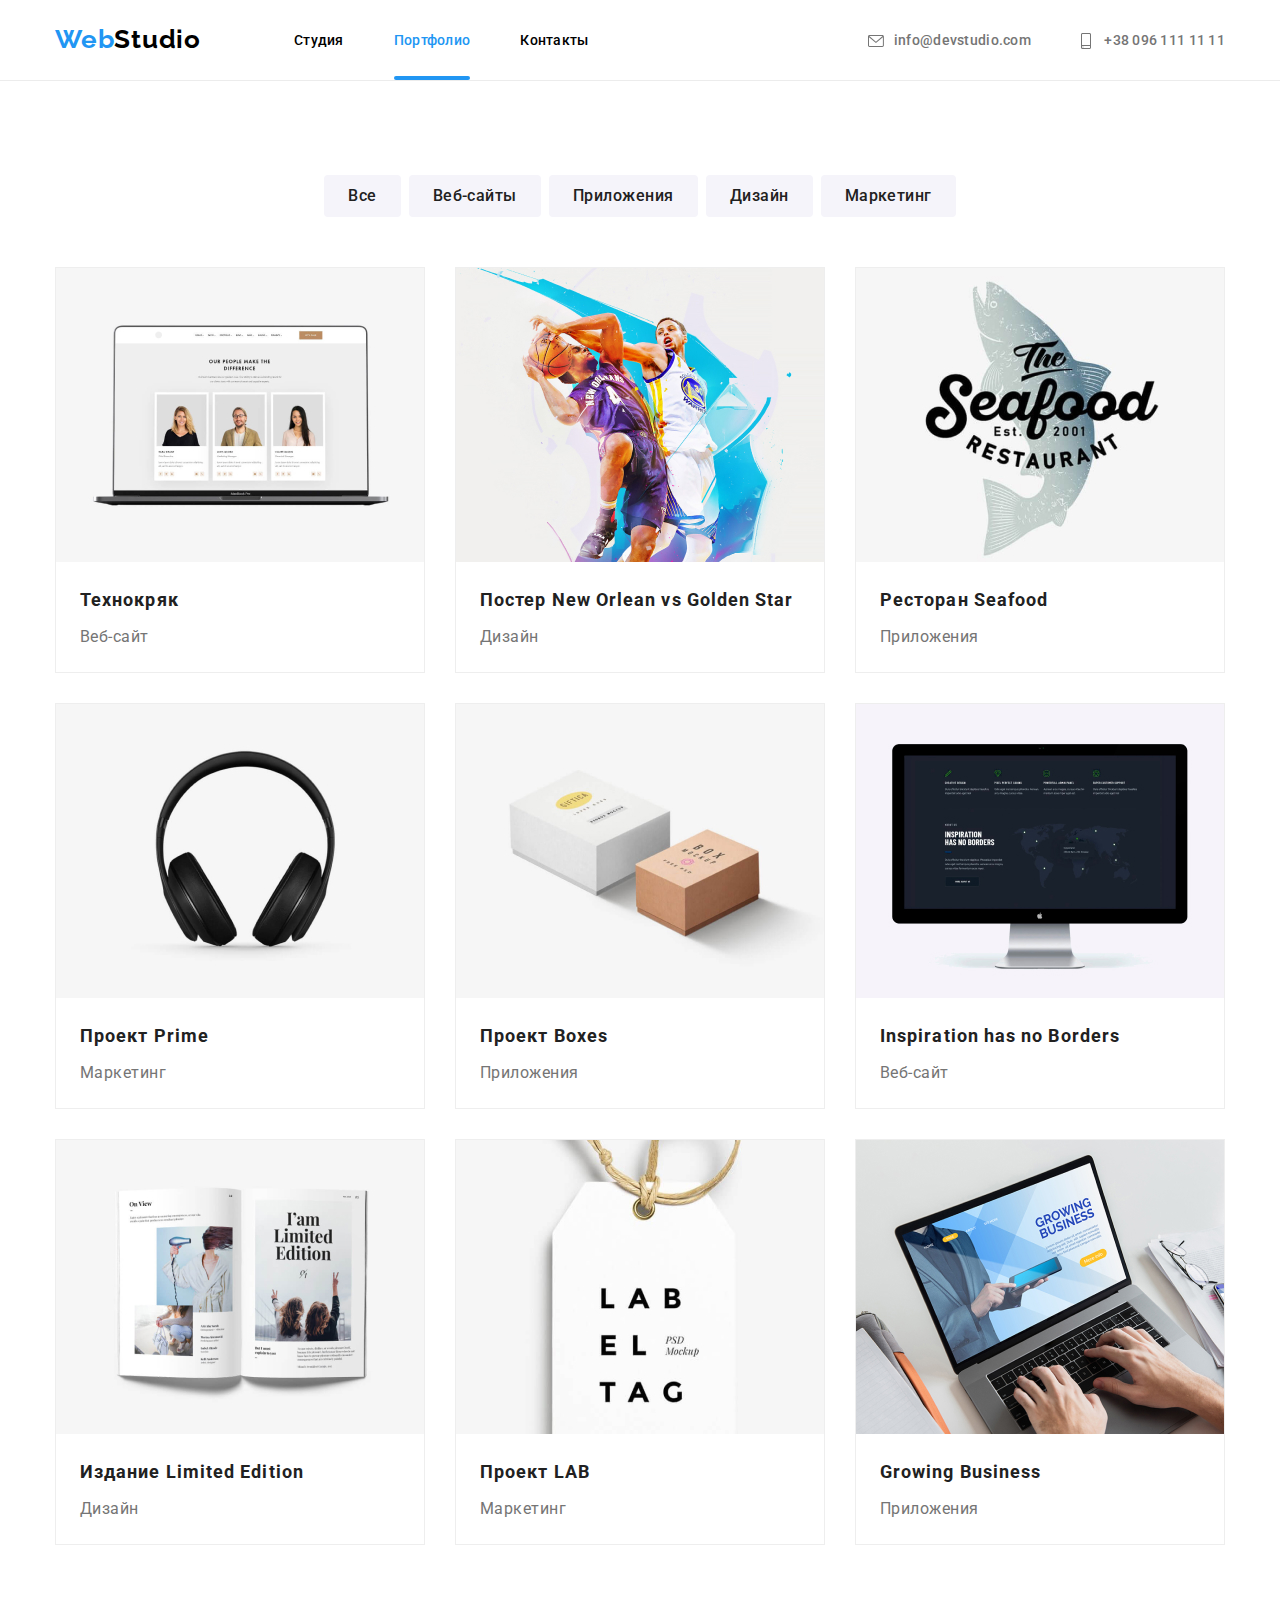
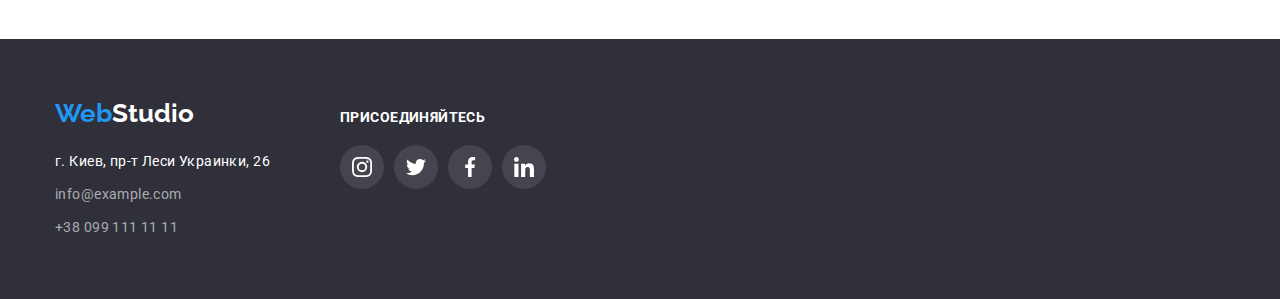
==== portfolio.html @ 840e03ea "commit hw 6" ====
<!DOCTYPE html>
<html lang="en">
<head>
    <meta charset="UTF-8">
    <meta name="viewport" content="width=device-width, initial-scale=1.0">
    <link rel="preconnect" href="https://fonts.gstatic.com">
    <link href="https://fonts.googleapis.com/css2?family=Raleway:wght@700&family=Roboto:wght@400;500;700;900&display=swap" rel="stylesheet" />
    <link rel="stylesheet" href="https://cdnjs.cloudflare.com/ajax/libs/modern-normalize/1.0.0/modern-normalize.min.css" />
    <link rel="stylesheet" href="./css/styles.css">
    <title>WebStudio</title>
</head>
<body>
    <header>
        <div class="container site-nav">
            <nav>
                <a class="upper-logo" href="/"><span class="web">Web</span>Studio</a>
                <ul class="main-nav">
                    <li class="item"><a href="./index.html" class="link">Студия</a></li>
                    <li class="item"><a href="./portfolio.html" class="link current">Портфолио</a></li>
                    <li class="item"><a href="" class="link">Контакты</a></li>
                </ul>
            </nav>
            <ul class="contacts">
                <li><a href="mailto:info@devstudio.com">
                        <svg class="link-icon icon-envelope">
                            <use href="./images/icons/symbol-defs.svg#icon-envelope"></use>
                        </svg>info@devstudio.com</a>
                </li>
                <li><a href="tel:+380961111111">
                        <svg class="link-icon icon-smartphone">
                            <use href="./images/icons/symbol-defs.svg#icon-smartphone"></use>
                        </svg>
                        +38 096 111 11 11</a>
                </li>
            </ul>
        </div>
    </header>
    <main>
        <section class="portfolio-main">
            <div class="container">
                <ul class="categories">
                    <li class="categories-nav"><button class="portfolio-nav" type="submit">Все</button></li>
                    <li class="categories-nav"><button class="portfolio-nav" type="submit">Веб-сайты</button></li>
                    <li class="categories-nav"><button class="portfolio-nav" type="submit">Приложения</button></li>
                    <li class="categories-nav"><button class="portfolio-nav" type="submit">Дизайн</button></li>
                    <li class="categories-nav"><button class="portfolio-nav" type="submit">Маркетинг</button></li>
                </ul>
                <ul class="our-work">
                    <li class="work">
                        <a href="">
                            <div class="img-card">
                                <img src="./images/imgport1.jpg" alt="Технокряк" width="370" height="294">
                                <div class="img-description">
                                    <p class="img-text">Технокряк это современная площадка распространения коронавируса. Компании используют эту платформу
                                        для цифрового шпионажа и атак на защищённые сервера конкурентов.</p>
                                </div>
                            </div>
                            <div class="description">
                                <h3>Технокряк</h3>
                                <p>Веб-сайт</p>
                            </div>
                        </a>
                    </li>
                    <li class="work">
                        <a href="">
                            <div class="img-card">
                                <img src="./images/imgport2.jpg" alt="Постер New Orlean vs Golden Star" width="370" height="294">
                                <div class="img-description">
                                    <p class="img-text">Технокряк это современная площадка распространения коронавируса. Компании используют эту
                                        платформу для цифрового шпионажа и атак на защищённые сервера конкурентов.</p>
                                </div>
                                </div>
                            <div class="description">
                                <h3>Постер New Orlean vs Golden Star</h3>
                                <p>Дизайн</p>
                            </div>
                        </a>
                    </li>
                    <li class="work">
                        <a href="">
                            <div class="img-card">
                                <img src="./images/imgport3.jpg" alt="Ресторан Seafood" width="370" height="294">
                                <div class="img-description">
                                    <p class="img-text">Технокряк это современная площадка распространения коронавируса. Компании используют эту
                                        платформу для цифрового шпионажа и атак на защищённые сервера конкурентов.</p>
                                </div>
                            </div>
                            <div class="description">
                                <h3>Ресторан Seafood</h3>
                                <p>Приложения</p>
                            </div>
                        </a>
                    </li>
                    <li class="work">
                        <a href="">
                            <div class="img-card">
                                <img src="./images/imgport4.jpg" alt="Проект Prime" width="370" height="294">
                                <div class="img-description">
                                    <p class="img-text">Технокряк это современная площадка распространения коронавируса. Компании используют эту
                                        платформу для цифрового шпионажа и атак на защищённые сервера конкурентов.</p>
                                </div>
                            </div>
                            <div class="description">
                                <h3>Проект Prime</h3>
                                <p>Маркетинг</p>
                            </div>
                        </a>
                    </li>
                    <li class="work">
                        <a href="">
                            <div class="img-card">
                                <img src="./images/imgport5.jpg" alt="Проект Boxes" width="370" height="294">
                                <div class="img-description">
                                    <p class="img-text">Технокряк это современная площадка распространения коронавируса. Компании используют эту
                                        платформу для цифрового шпионажа и атак на защищённые сервера конкурентов.</p>
                                </div>
                            </div>
                            <div class="description">
                                <h3>Проект Boxes</h3>
                                <p>Приложения</p>
                            </div>
                        </a>
                    </li>
                    <li class="work">
                        <a href="">
                            <div class="img-card">
                                <img src="./images/imgport6.jpg" alt="Inspiration has no Borders" width="370" height="294">
                                <div class="img-description">
                                    <p class="img-text">Технокряк это современная площадка распространения коронавируса. Компании используют эту
                                        платформу для цифрового шпионажа и атак на защищённые сервера конкурентов.</p>
                                </div>                            </div>
                            <div class="description">
                                <h3>Inspiration has no Borders</h3>
                                <p>Веб-сайт</p>
                            </div>
                        </a>
                    </li>
                    <li class="work">
                        <a href="">
                            <div class="img-card">
                                <img src="./images/imgport7.jpg" alt="Издание Limited Edition" width="370" height="294">
                                <div class="img-description">
                                    <p class="img-text">Технокряк это современная площадка распространения коронавируса. Компании используют эту платформу
                                    для цифрового шпионажа и атак на защищённые сервера конкурентов.</p>
                                </div>
                            </div>
                            <div class="description">
                                <h3>Издание Limited Edition</h3>
                                <p>Дизайн</p>
                            </div>
                        </a>
                    </li>
                    <li class="work">
                        <a href="">
                            <div class="img-card">
                                <img src="./images/imgport8.jpg" alt="Проект LAB" width="370" height="294">
                                <div class="img-description">
                                    <p class="img-text">Технокряк это современная площадка распространения коронавируса. Компании используют эту
                                        платформу для цифрового шпионажа и атак на защищённые сервера конкурентов.</p>
                                </div>                            
                            </div>
                            <div class="description">
                                <h3>Проект LAB</h3>
                                <p>Маркетинг</p>
                            </div>
                        </a>
                    </li>
                    <li class="work">
                        <a href="">
                            <div class="img-card">
                                <img src="./images/imgport9.jpg" alt="Growing Business" width="370" height="294">
                                <div class="img-description">
                                    <p class="img-text">Технокряк это современная площадка распространения коронавируса. Компании используют эту
                                        платформу для цифрового шпионажа и атак на защищённые сервера конкурентов.</p>
                                </div>
                            </div>
                            <div class="description">
                                <h3>Growing Business</h3>
                                <p>Приложения</p>
                            </div>
                        </a>
                    </li>
                </ul>
            </div>
        </section>
    </main>
<footer>
    <div class="container footer">
        <div class="footer-contacts">
            <a class="lower-logo" href="/"><span class="web">Web</span>Studio</a>
            <address>
                <ul class="footer-nav">
                    <li><a href="#" class="map">г. Киев, пр-т Леси Украинки, 26</a></li>
                    <li><a href="mailto:info@example.com">info@example.com</a></li>
                    <li><a href="tel:+380991111111">+38 099 111 11 11</a></li>
                </ul>
            </address>
        </div>
        <div class="footer-socials">
            <b class="join">присоединяйтесь</b>
            <ul class="socials list">
                <li class="social-item footer">
                    <a class="social-link footer" href="#">
                        <svg class="social-icon">
                            <use href="./images/icons/symbol-defs.svg#icon-instagram"></use>
                        </svg>
                    </a>
                </li>
                <li class="social-item footer">
                    <a class="social-link footer" href="#">
                        <svg class="social-icon">
                            <use href="./images/icons/symbol-defs.svg#icon-twitter"></use>
                        </svg>
                    </a>
                </li>
                <li class="social-item footer">
                    <a class="social-link footer" href="#">
                        <svg class="social-icon">
                            <use href="./images/icons/symbol-defs.svg#icon-facebook"></use>
                        </svg>
                    </a>
                </li>
                <li class="social-item footer">
                    <a class="social-link footer" href="#">
                        <svg class="social-icon">
                            <use href="./images/icons/symbol-defs.svg#icon-linkedin"></use>
                        </svg>
                    </a>
                </li>
            </ul>
        </div>
    </div>
</footer>
<div class="notranslate" style="position: absolute; top: 0; right:0;" id="vd-root-d19608294"></div>
</body>
</html>
---- css/styles.css ----
:root {
  --primary-text-color: #757575;
  --title-text-color: #000000;
  --accent-text-color: #2196f3;
  --primary-white-color: #ffffff;
  --shadow-box-color: rgba(0, 0, 0, 0.15);
  --primery-heading-color: #212121;
  --main-bg-color: #f5f4fa;
  --dark-bg-color: #2f303a;
  --footer-nav-color: rgba(255, 255, 255, 0.6);
  --main-icons-color: #afb1b8;
  --border-color-elements: #eeeeee;
  --timing-function: cubic-bezier(0.4, 0, 0.2, 1);
}

*,
*::before,
*::after {
  box-sizing: border-box;
}

ul {
  list-style: none;
  margin: 0;
  padding: 0;
}

a {
  text-decoration: none;
}

h1,
h2,
h3,
h4,
h5,
h6,
p {
  margin: 0;
  padding: 0;
}

body {
  font-family: Roboto, sans-serif;
}

.container {
  width: 1200px;
  margin-left: auto;
  margin-right: auto;
  padding-left: 15px;
  padding-right: 15px;
}

/*header*/
header {
  border-bottom: 1px solid #ececec;
}

.site-nav {
  display: flex;
  align-items: center;
}

.upper-logo {
  display: inline-block;
  padding-top: 24px;
  padding-bottom: 25px;
  margin-right: 93px;

  color: var(--title-text-color);
  font-family: Raleway, sans-serif;
  font-weight: 700;
  font-size: 26px;
  line-height: 31px;
  letter-spacing: 0.03em;
}

.web {
  color: var(--accent-text-color);
}

nav {
  display: flex;
}

.main-nav {
  display: flex;
  align-items: center;
}

.main-nav .item:not(:last-child) {
  margin-right: 50px;
}

.main-nav a {
  position: relative;
  padding: 32px 0;
  display: block;
  color: var(--title-text-color);
  font-weight: 500;
  font-size: 14px;
  line-height: 16px;
  letter-spacing: 0.02em;
  transition: color 250ms cubic-bezier(0.4, 0, 0.2, 1);
}

.main-nav a:hover,
.main-nav a:focus {
  color: var(--accent-text-color);
}

.contacts {
  display: flex;
  margin-left: auto;
}

.contacts :not(:last-child) {
  margin-right: 50px;
}

.contacts a {
  color: var(--primary-text-color);
  font-weight: 500;
  font-size: 14px;
  line-height: 16px;
  letter-spacing: 0.02em;
  transition: color 250ms var(--timing-function);
}

.contacts a:hover,
.contacts a:focus {
  color: var(--accent-text-color);
}

.link.current {
  position: relative;
  color: var(--accent-text-color);
}

.link.current::after {
  position: absolute;
  content: "";
  display: block;
  left: 0;
  bottom: 0;
  width: 100%;
  height: 4px;
  border-radius: 2px;
  background-color: var(--accent-text-color);
}

.link-icon {
  fill: currentColor;
  vertical-align: middle;
}

.icon-envelope {
  width: 16px;
  height: 12px;
  margin-right: 10px;
}

.icon-smartphone {
  width: 10px;
  height: 16px;
  margin-right: 10px;
}

/*header*/

/*main*/

/*Секция герой*/

.title {
  max-width: 1600px;
  height: 600px;
  margin-left: auto;
  margin-right: auto;
  background-color: var(--dark-bg-color);
  background-image: linear-gradient(
      to right,
      rgba(47, 48, 58, 0.4),
      rgba(47, 48, 58, 0.4)
    ),
    url(../images/heroimg.jpg);
  background-repeat: no-repeat;
  background-position: center;
  background-size: cover;
  text-align: center;
  padding: 200px 0;
  align-content: center;
}

.hero {
  text-align: center;
  margin: 0;
  margin-bottom: 30px;
  font-weight: 900;
  font-size: 44px;
  line-height: 60px;
  letter-spacing: 0.06em;
  text-transform: uppercase;
  color: var(--primary-white-color);
}

.order {
  display: inline-block;
  border-radius: 4px;
  padding: 11px 34px;
  min-width: 200px;

  font-weight: 700;
  font-size: 16px;
  line-height: 30px;
  align-items: center;
  text-align: center;
  letter-spacing: 0.06em;
  color: var(--primary-white-color);

  background: var(--accent-text-color);
  box-shadow: 0px 4px 4px var(--shadow-box-color);
}

/* Секция преимущества*/

.feauture-item {
  padding: 94px 0;
}

.feauture {
  display: flex;
}

.qualities {
  width: 270px;
}

.qualities h3 {
  margin-bottom: 10px;
}

.qualities:not(:last-child) {
  margin-right: 30px;
}
.qualities::before {
  display: block;
  content: "";
  height: 120px;
  background-color: var(--main-bg-color);
  background-size: 70px 70px;
  background-repeat: no-repeat;
  background-position: center;
  margin-bottom: 30px;
}

.antenna::before {
  background-image: url(../images/icons/antenna.svg);
}

.clock::before {
  background-image: url(../images/icons/clock.svg);
}

.diagram::before {
  background-image: url(../images/icons/diagram.svg);
}

.astronaut::before {
  background-image: url(../images/icons/astronaut.svg);
}

.feauture h3 {
  font-weight: 700;
  font-size: 14px;
  line-height: 16px;
  letter-spacing: 0.03em;
  text-transform: uppercase;
  color: var(--primery-heading-color);
}

.feauture p {
  font-weight: 400;
  font-size: 14px;
  line-height: 24px;
  letter-spacing: 0.03em;
  color: var(--primary-text-color);
}

.about {
  margin-bottom: 50px;
  font-weight: 700;
  font-size: 36px;
  line-height: 42px;
  text-align: center;
  letter-spacing: 0.03em;
  color: var(--primery-heading-color);
}

/*Секция про нас*/

.about-item {
  padding-bottom: 94px;
}

.pictures {
  display: flex;
}

.pictures li {
  width: 370px;
}

.pictures li:not(:last-child) {
  margin-right: 30px;
}

.pictures img {
  display: block;
}
.product {
  position: relative;
}

.action-text {
  position: absolute;
  bottom: 0;
  left: 0;
  width: 100%;
  height: 70px;
  color: var(--main-bg-color);
  background-color: rgba(47, 48, 58, 0.8);
  display: flex;
  justify-content: center;
  align-items: center;
  font-weight: 700;
  font-size: 14px;
  line-height: 16px;
  text-align: center;
  letter-spacing: 0.03em;
  text-transform: uppercase;
}

/*Секция наша команда*/

.team {
  padding: 94px 0;
  font-weight: 500;
  font-size: 16px;
  line-height: 19px;
  text-align: center;
  letter-spacing: 0.03em;

  background-color: var(--main-bg-color);
  font-size: 16px;
}

.team h2 {
  margin: 0 0 50px 0;
  font-weight: 700;
  font-size: 36px;
  line-height: 42px;
  text-align: center;
  letter-spacing: 0.03em;
}

.team h3 {
  margin-bottom: 10px;
  font-size: 16px;
}

.team p {
  margin-bottom: 16px;
  font-weight: 400;
  font-size: 16px;
  line-height: 19px;
  text-align: center;
  letter-spacing: 0.03em;
  color: var(--primary-text-color);
}

.team-expert {
  display: flex;
}

.team-expert .expert:not(:last-child) {
  margin-right: 30px;
}

.expert {
  background-color: var(--primary-white-color);
  width: 270px;
  box-shadow: 0px 1px 3px rgba(0, 0, 0, 0.12), 0px 1px 1px rgba(0, 0, 0, 0.14),
    0px 2px 1px rgba(0, 0, 0, 0.2);
  border-radius: 0px 0px 4px 4px;
}

.expert img {
  display: block;
}

.extert-name {
  padding: 30px 32px;
}

.socials {
  display: flex;
}

.social-link {
  display: flex;
  justify-content: center;
  align-items: center;
  width: 44px;
  height: 44px;
  border-radius: 50%;
  color: var(--main-icons-color);
  transition: color 250ms var(--timing-function),
    background-color 250ms var(--timing-function);
}

.social-icon {
  width: 20px;
  height: 20px;
  fill: currentColor;
}

.social-link:hover,
.social-link:focus {
  background-color: var(--accent-text-color);
  color: var(--primary-white-color);
}

.social-item:not(:last-child) {
  margin-right: 10px;
}

/*Секция постоянные клиенты*/
.section-client {
  margin: 0 0 50px 0;
  font-weight: 700;
  font-size: 36px;
  line-height: 42px;
  text-align: center;
  letter-spacing: 0.03em;
}

.client-section {
  padding-top: 94px;
  padding-bottom: 94px;
}

.client-list {
  display: flex;
}

.client-item {
  width: calc((100% - 150px) / 6);
  height: 90px;
}

.client-item:not(:last-child) {
  margin-right: 30px;
}

.client-link {
  display: flex;
  justify-content: center;
  align-items: center;
  height: 100%;
  border: 1px solid #afb1b8;
  border-radius: 4px;
  color: var(--main-icons-color);
  transition: border-color 250ms var(--timing-function),
    color 250ms var(--timing-function);
}

.client-icon {
  fill: currentColor;
}

.client-link:hover,
.client-link:focus {
  border-color: var(--accent-text-color);
  color: var(--accent-text-color);
}

/*main*/

/*portfolio*/

.portfolio-main {
  padding-top: 94px;
  padding-bottom: 94px;
}

.categories {
  display: flex;
  justify-content: center;
  margin-bottom: 50px;
}

.portfolio-nav {
  display: inline-block;
  padding: 6px 22px;
  border-color: transparent;
  border-radius: 4px;
  outline: none;
  font-weight: 500;
  font-size: 16px;
  line-height: 1.63;
  letter-spacing: 0.03em;
  text-align: center;
  color: var(--primery-heading-color);
  background-color: var(--main-bg-color);
  transition: background-color 250ms var(--timing-function),
    color 250ms var(--timing-function), box-shadow 250ms var(--timing-function);
}

.categories-nav:not(:last-child) {
  margin-right: 8px;
}

.portfolio-nav:hover,
.portfolio-nav:focus {
  background-color: var(--accent-text-color);
  color: var(--primary-white-color);
  box-shadow: 0px 3px 1px rgba(0, 0, 0, 0.1), 0px 1px 2px rgba(0, 0, 0, 0.08),
    0px 2px 2px rgba(0, 0, 0, 0.12);
}

.our-work {
  display: flex;
  flex-wrap: wrap;
  transition: box-shadow 250ms var(--timing-function);
}

.our-work a:hover,
.our-work a:focus {
  display: block;
  box-shadow: 0px 3px 1px rgba(0, 0, 0, 0.1), 0px 1px 2px rgba(0, 0, 0, 0.08),
    0px 2px 2px rgba(0, 0, 0, 0.12);
}

.work {
  width: calc((100% - 60px) / 3);
  margin-right: 30px;
  margin-bottom: 30px;
  border: 1px solid var(--border-color-elements);
}

.work:nth-child(3n) {
  margin-right: 0;
}

.work:nth-last-child(-n + 3) {
  margin-bottom: 0;
}

.work img {
  display: block;
}

.img-card {
  position: relative;
  overflow: hidden;
}

.img-text {
  font-size: 18px;
  line-height: 1.56;
  color: var(--main-bg-color);
}

.img-description {
  position: absolute;
  top: 100%;
  left: 0%;
  width: 100%;
  height: 100%;
  padding: 63px 24px;
  background-color: rgba(33, 150, 243, 0.9);
  transition: transform 250ms var(--timing-function);
}

.our-work a:hover .img-description,
.our-work a:hover .img-description {
  transform: translateY(-100%);
}

.description {
  width: 370px;
  padding: 20px 24px;
}

.description h3 {
  margin-bottom: 4px;
  font-weight: 700;
  font-size: 18px;
  line-height: 36px;
  letter-spacing: 0.06em;
  color: var(--primery-heading-color);
}

.description p {
  font-weight: 400;
  font-size: 16px;
  line-height: 30px;
  letter-spacing: 0.03em;
  color: var(--primary-text-color);
}

/*portfolio*/

/*footer*/

footer {
  padding: 60px 0;
  background-color: var(--dark-bg-color);
  color: var(--primary-white-color);
  text-decoration: none;
}

address {
  font-style: normal;
  margin-top: 20px;
}

.lower-logo {
  display: flex;
  font-family: Raleway;
  font-weight: 700;
  font-size: 26px;
  color: var(--primary-white-color);
}

.footer-nav li:not(:last-child) {
  margin-bottom: 9px;
}

.footer-nav a {
  font-weight: 400;
  font-size: 14px;
  line-height: 24px;
  letter-spacing: 0.03em;
  color: var(--footer-nav-color);
  transition: var(--timing-function);
}

.footer-nav a:focus {
  color: var(--accent-text-color);
}

.footer-nav .map {
  color: var(--primary-white-color);
}

.footer-contacts {
  margin-right: 70px;
}

.container.footer {
  display: flex;
  align-items: baseline;
}

.join {
  display: block;
  margin-bottom: 20px;
  font-family: Roboto, sans-serif;
  font-size: 14px;
  font-style: normal;
  font-weight: 700;
  line-height: 1.17;
  letter-spacing: 0.03em;
  text-align: left;
  text-transform: uppercase;
  color: var(--primary-white-color);
}

.footer-socials .socials {
  margin-left: 0;
  margin-right: auto;
}

.footer-socials .social-link {
  display: flex;
  justify-content: center;
  align-items: center;
  width: 44px;
  height: 44px;
  border-radius: 50%;
  background-color: rgba(255, 255, 255, 0.1);
  color: var(--primary-white-color);
  transition: background-color 250ms var(--timing-function);
}

.footer-socials .social-icon {
  width: 20px;
  height: 20px;
  fill: currentColor;
  transition: fill 250ms var(--timing-function);
}

.social-link:hover,
.social-link:focus {
  background-color: var(--accent-text-color);
}

.social-icon:hover,
.social-icon:focus {
  fill: currentColor;
}

/*footer*/

.backdrop {
  position: fixed;
  top: 0;
  left: 0;
  width: 100%;
  height: 100%;
  background: rgba(0, 0, 0, 0.2);
  opacity: 1;
  transition: opacity 250ms var(--timing-function);
}

.backdrop.is-hidden {
  visibility: hidden;
  opacity: 0;
  pointer-events: none;
}

.backdrop.is-hidden .modal {
  transform: translate(-50%, -50%) scale(0.8);
}

.modal {
  position: absolute;
  top: 50%;
  left: 50%;
  transform: translate(-50%, -50%) scale(1);
  transition: transform 250ms cubic-bezier(0.6, 0.14, 0.21, 1.43);

  min-width: 528px;
  min-height: 581px;
  background-color: var(--primary-white-color);
  box-shadow: 0px 1px 3px rgba(0, 0, 0, 0.12), 0px 1px 1px rgba(0, 0, 0, 0.14),
    0px 2px 1px rgba(0, 0, 0, 0.2);
  border-radius: 4px;
}

.modal-close {
  position: absolute;
  top: 8px;
  right: 8px;
  width: 30px;
  height: 30px;
  padding: 0;
  background-image: url(../images/icons/close.svg);
  background-size: cover;
  background-repeat: no-repeat;
  background-color: transparent;
  border: none;
  cursor: pointer;
}
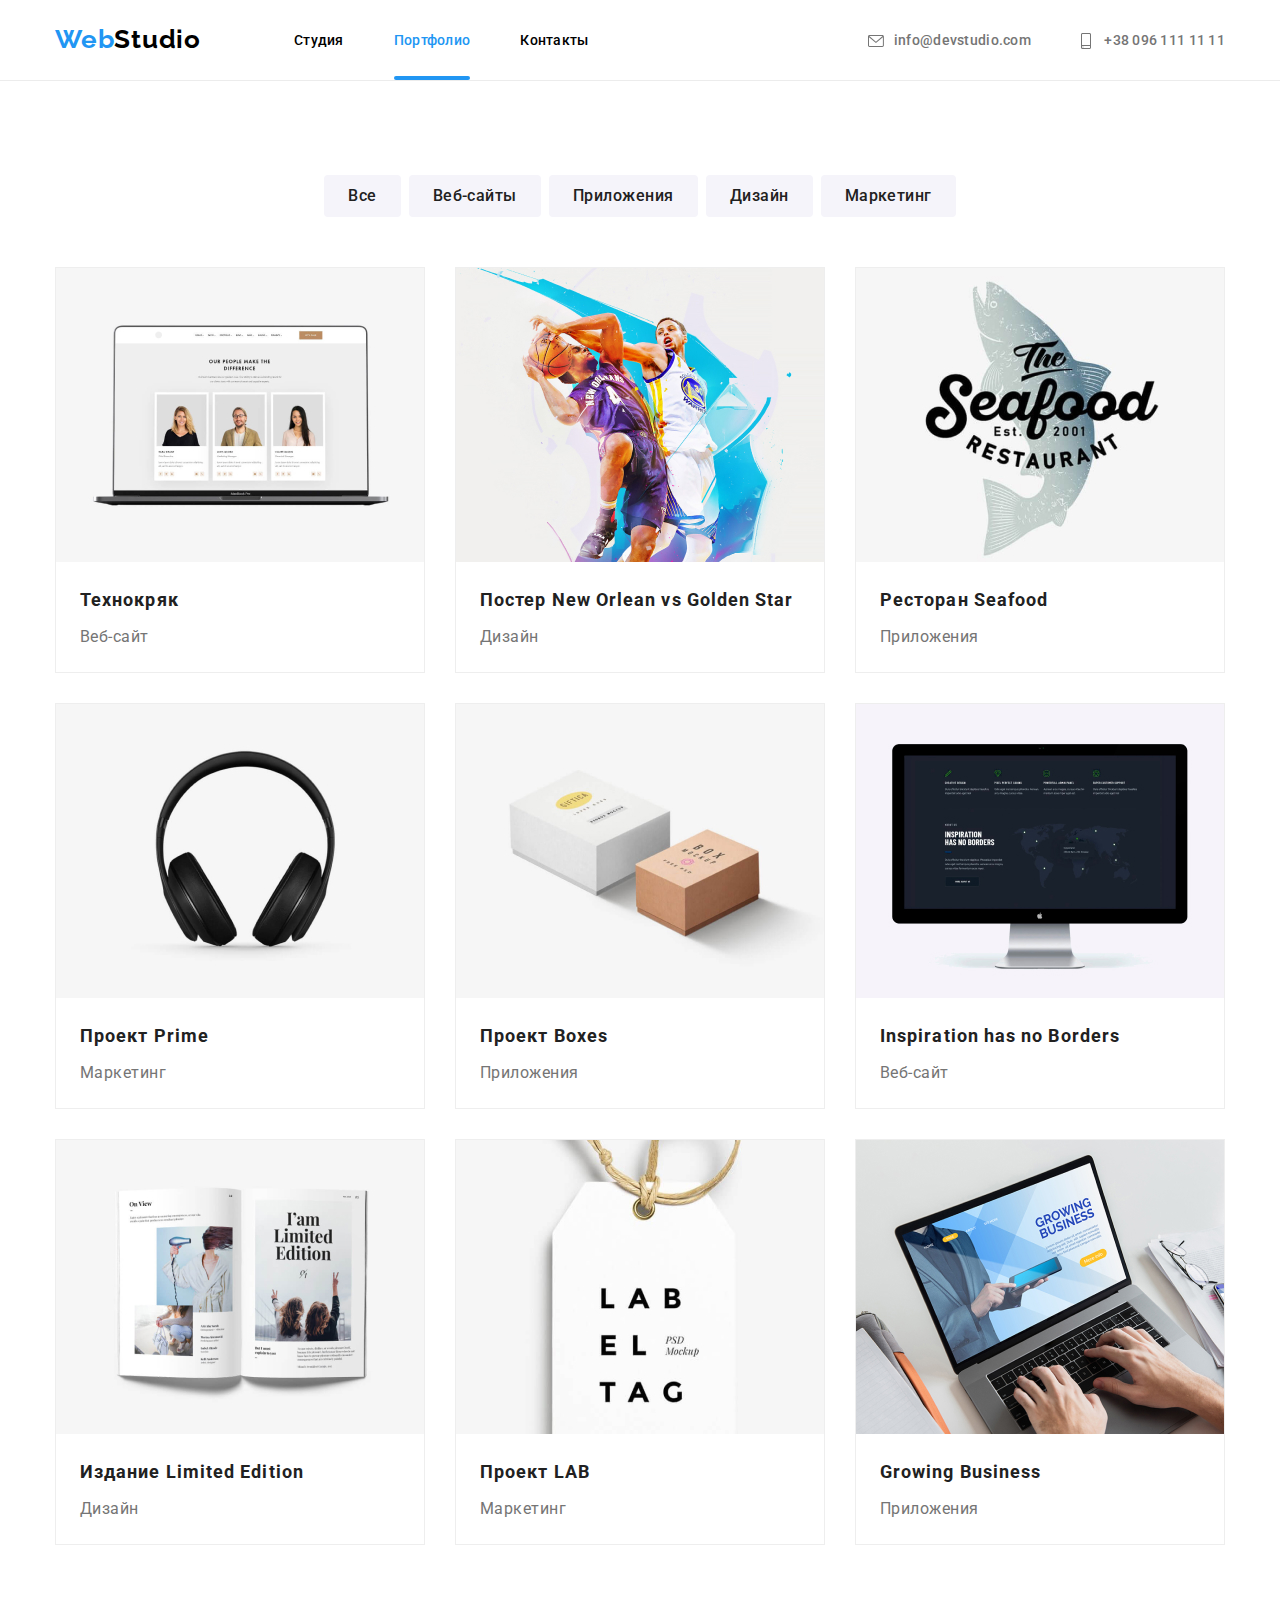
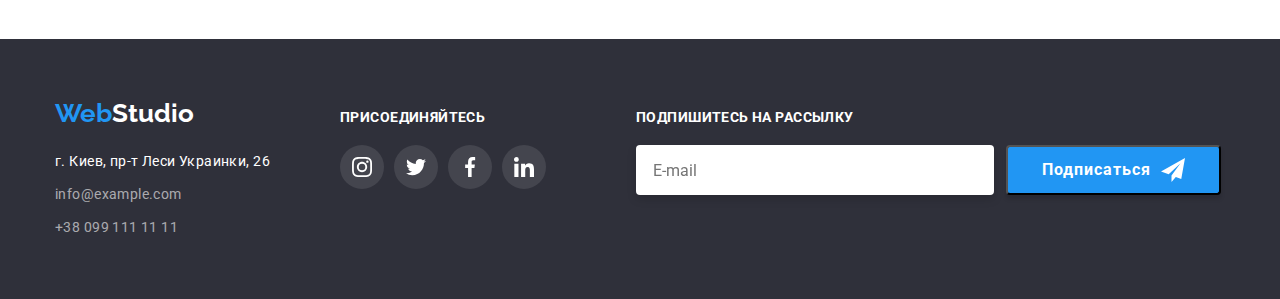
==== commit 5d423e16: "модальное окно и рассылка в футере" ====
--- a/portfolio.html
+++ b/portfolio.html
@@ -229,6 +229,15 @@
                 </li>
             </ul>
         </div>
+        <div class="subscription">
+            <b>Подпишитесь на рассылку</b>
+            <form class="mailing">
+                <label for="email">
+                    <input type="email" name="email" placeholder="E-mail" />
+                </label>
+                <button class="subscribe">Подписаться</button>
+            </form>
+        </div>
     </div>
 </footer>
 <div class="notranslate" style="position: absolute; top: 0; right:0;" id="vd-root-d19608294"></div>
--- a/css/styles.css
+++ b/css/styles.css
@@ -221,6 +221,8 @@
 
   background: var(--accent-text-color);
   box-shadow: 0px 4px 4px var(--shadow-box-color);
+
+  transition: 250ms var(--timing-function);
 }
 
 /* Секция преимущества*/
@@ -516,6 +518,7 @@
   background-color: var(--main-bg-color);
   transition: background-color 250ms var(--timing-function),
     color 250ms var(--timing-function), box-shadow 250ms var(--timing-function);
+  cursor: pointer;
 }
 
 .categories-nav:not(:last-child) {
@@ -713,7 +716,74 @@
   fill: currentColor;
 }
 
+.subscription {
+  display: block;
+  margin-left: 90px;
+}
+
+.subscription b {
+  display: block;
+  margin-bottom: 20px;
+  font-weight: 700;
+  font-size: 14px;
+  line-height: 16px;
+  letter-spacing: 0.03em;
+  text-transform: uppercase;
+}
+.mailing {
+  display: flex;
+}
+
+.mailing input {
+  margin-right: 12px;
+  padding: 15px 16px;
+  width: 358px;
+  height: 50px;
+  border: 1px solid rgba(255, 255, 255, 0.3);
+  filter: drop-shadow(0px 4px 4px rgba(0, 0, 0, 0.15));
+  border-radius: 4px;
+}
+
+.subscribe {
+  display: flex;
+  border-radius: 4px;
+  padding: 11px 34px;
+  margin: 0;
+  min-width: 200px;
+  height: 50px;
+
+  font-weight: 700;
+  font-size: 16px;
+  line-height: 30px;
+  align-items: center;
+  text-align: center;
+  letter-spacing: 0.06em;
+  color: var(--primary-white-color);
+
+  background: #2196f3;
+  box-shadow: 0px 4px 4px rgba(0, 0, 0, 0.15);
+  cursor: pointer;
+}
+
+.subscribe::after {
+  display: inline-block;
+  content: "";
+  width: 24px;
+  height: 24px;
+  margin-left: 10px;
+  transition: background 250ms var(--timing-function);
+
+  background-image: url("../images/icons/icon-send.svg");
+}
+
+.subscribe:hover,
+.subscribe:focus {
+  background: #188ce8;
+}
+
 /*footer*/
+
+/*modal*/
 
 .backdrop {
   position: fixed;
@@ -741,14 +811,24 @@
   top: 50%;
   left: 50%;
   transform: translate(-50%, -50%) scale(1);
-  transition: transform 250ms cubic-bezier(0.6, 0.14, 0.21, 1.43);
+  transition: transform 250ms var(--timing-function);
 
   min-width: 528px;
   min-height: 581px;
+  padding: 40px;
   background-color: var(--primary-white-color);
   box-shadow: 0px 1px 3px rgba(0, 0, 0, 0.12), 0px 1px 1px rgba(0, 0, 0, 0.14),
     0px 2px 1px rgba(0, 0, 0, 0.2);
   border-radius: 4px;
+}
+
+.modal-form h2 {
+  margin-bottom: 12px;
+  font-weight: 700;
+  font-size: 20px;
+  line-height: 23px;
+  text-align: center;
+  letter-spacing: 0.03em;
 }
 
 .modal-close {
@@ -764,4 +844,187 @@
   background-color: transparent;
   border: none;
   cursor: pointer;
-}
+  transition: 250ms var(--timing-function);
+}
+
+/*Form*/
+
+.form {
+  display: flex;
+  flex-direction: column;
+}
+
+.form-field {
+  position: relative;
+  content: "";
+  margin-bottom: 4px;
+  display: flex;
+  flex-direction: column;
+}
+
+.form-input {
+  max-height: 40px;
+  margin-bottom: 10px;
+  padding: 12px 15px 12px 42px;
+  border: 1px solid rgba(33, 33, 33, 0.2);
+  border-radius: 4px;
+}
+
+.form-label {
+  margin-bottom: 4px;
+  color: var(--primary-text-color);
+  font-weight: 400;
+  font-size: 12px;
+  line-height: 14px;
+  letter-spacing: 0.01em;
+}
+
+.modal input:focus,
+.modal textarea:focus {
+  border-color: var(--accent-text-color);
+  outline: none;
+  cursor: pointer;
+}
+.modal input::placeholder {
+  cursor: pointer;
+}
+.modal input:focus::placeholder {
+  cursor: pointer;
+}
+.modal input:focus ~ svg {
+  fill: var(--accent-text-color);
+  cursor: pointer;
+}
+
+.icon {
+  position: absolute;
+  content: "";
+  top: 50%;
+  left: 12px;
+  transform: translateY(-30%);
+  display: block;
+}
+
+.icon-marker {
+  width: 18px;
+  height: 18px;
+}
+.form-input:focus + .icon {
+  fill: var(--accent-text-color);
+  transition: 250ms var(--timing-function);
+}
+
+.comment-text {
+  resize: none;
+
+  width: 100%;
+  max-height: 120px;
+  padding: 12px 16px;
+  margin-bottom: 20px;
+
+  border-radius: 4px;
+  border: 1px solid rgba(33, 33, 33, 0.2);
+}
+
+.comment-text::placeholder {
+  font-weight: 400;
+  font-size: 14px;
+  line-height: 16px;
+  letter-spacing: 0.01em;
+
+  color: rgba(117, 117, 117, 0.5);
+}
+
+.form-check {
+  align-self: center;
+  font-weight: 400;
+  font-size: 14px;
+  line-height: 24px;
+  letter-spacing: 0.03em;
+
+  color: var(--primary-text-color);
+}
+
+.form-check a {
+  color: #2196f3;
+  text-decoration: underline;
+}
+
+.check-label {
+  display: flex;
+  align-items: center;
+  margin-bottom: 30px;
+}
+
+.check-input {
+  width: 1px;
+  height: 1px;
+  margin: -1px;
+  border: 0;
+  padding: 0;
+  clip: rect(0 0 0 0);
+  overflow: hidden;
+}
+
+.check-input + svg {
+  display: inline-block;
+  margin-right: 7px;
+  height: 15px;
+  width: 16px;
+
+  background-color: #ffffff;
+  border: 2px solid #212121;
+  border-radius: 2px;
+
+  transition-duration: 250ms;
+  transition-timing-function: cubic-bezier(0.4, 0, 0.2, 1);
+}
+
+.check-input:checked + svg {
+  background-color: var(--accent-text-color);
+  background-image: url(../images/icons/symbol-defs.svg#icon-check);
+  background-size: contain;
+  background-origin: border-box;
+  border-color: transparent;
+  border-radius: 2px;
+
+  transition-duration: 250ms;
+  transition-timing-function: cubic-bezier(0.4, 0, 0.2, 1);
+}
+.checkbox {
+  align-self: center;
+  font-weight: normal;
+  font-size: 14px;
+  line-height: 24px;
+
+  letter-spacing: 0.03em;
+}
+
+.submit {
+  align-self: center;
+  max-width: 200px;
+  height: 50px;
+  color: var(--primary-white-color);
+  background-color: #2196f3;
+  box-shadow: 0px 4px 4px rgba(0, 0, 0, 0.15);
+  border-radius: 4px;
+  cursor: pointer;
+
+  font-weight: 700;
+  font-size: 16px;
+  line-height: 1.87;
+  letter-spacing: 0.06em;
+  border-radius: 4px;
+  border: none;
+
+  align-self: center;
+  padding-right: 55px;
+  padding-left: 56px;
+
+  transition: background-color 250ms var(--timing-function);
+}
+
+.submit:hover,
+.submit:focus {
+  background-color: #188ce8;
+}
